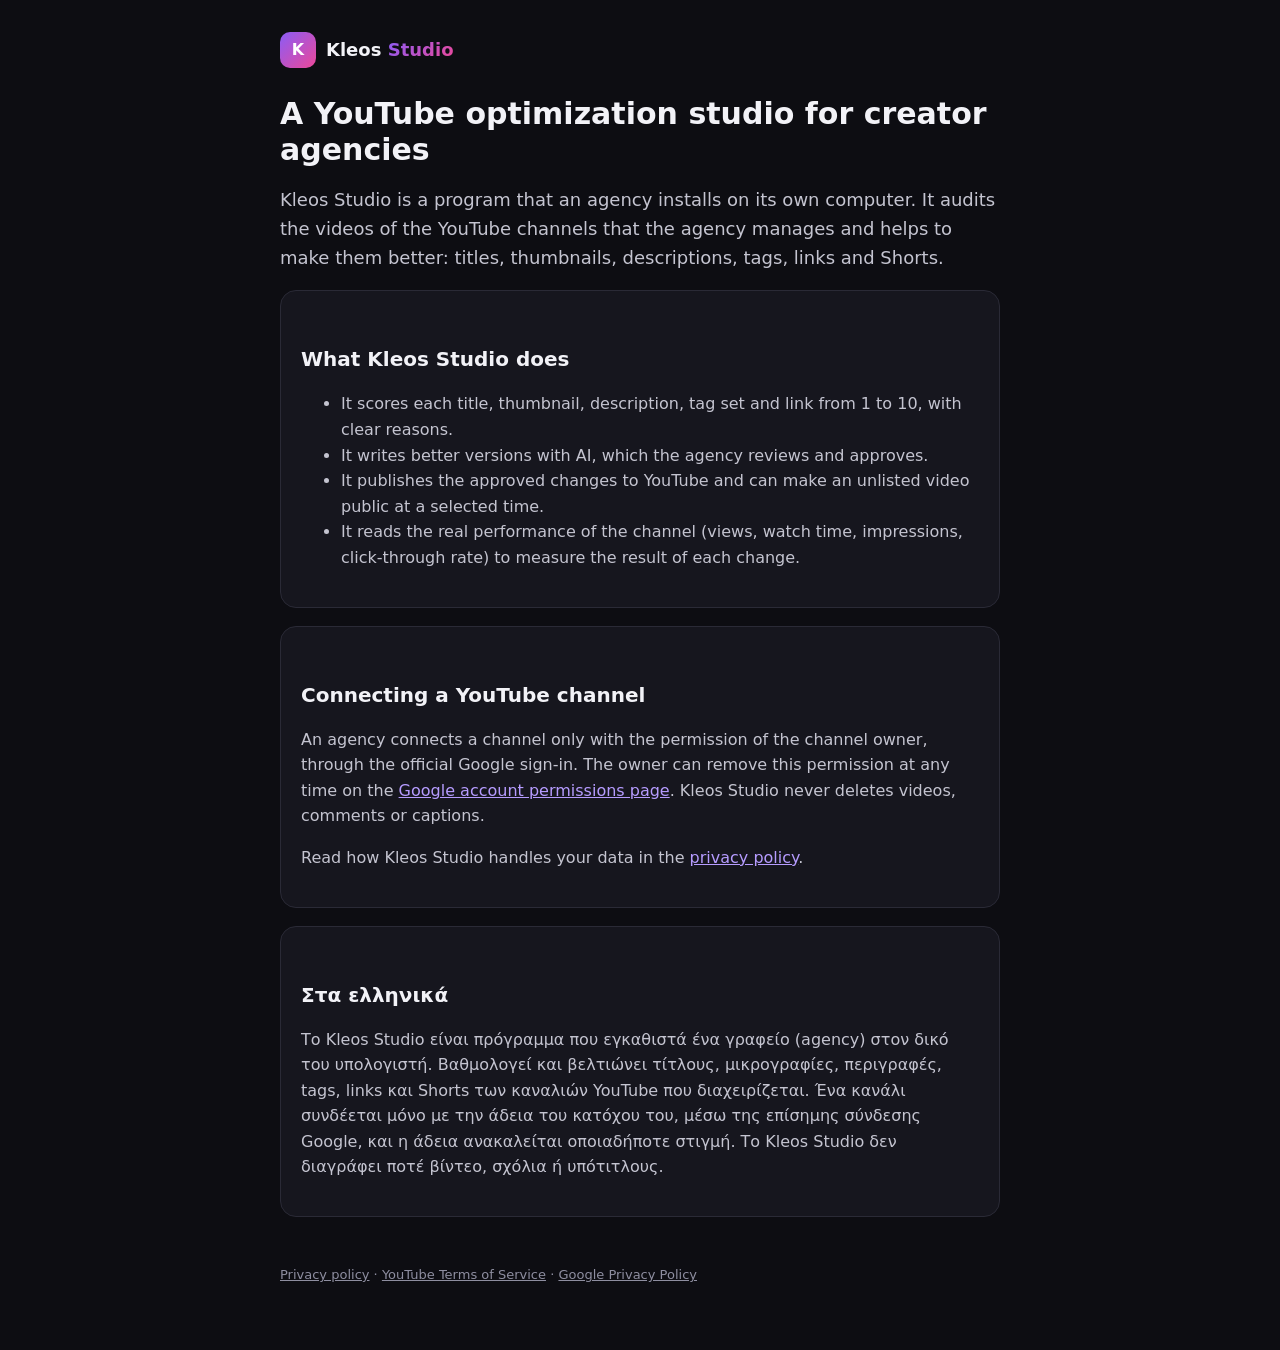
==== index.html @ bb0b466b "Kleos Studio site: home page, privacy policy, invite connect page Co-Authored-By: Claude Opus 5.5 (1" ====
<!doctype html>
<html lang="en">
<head>
  <meta charset="utf-8">
  <meta name="viewport" content="width=device-width, initial-scale=1">
  <meta name="referrer" content="no-referrer">
  <title>Kleos Studio - YouTube optimization studio for creator agencies</title>
  <meta name="description" content="Kleos Studio is a desktop studio that agencies use to audit and improve the titles, thumbnails, descriptions, tags and links of the YouTube channels they manage.">
  <link rel="stylesheet" href="style.css">
</head>
<body>
<main>
  <header class="top">
    <div class="logo">K</div>
    <div class="brand">Kleos <span>Studio</span></div>
  </header>

  <h1>A YouTube optimization studio for creator agencies</h1>
  <p class="lead">
    Kleos Studio is a program that an agency installs on its own computer. It audits the videos of the
    YouTube channels that the agency manages and helps to make them better: titles, thumbnails,
    descriptions, tags, links and Shorts.
  </p>

  <div class="card">
    <h2>What Kleos Studio does</h2>
    <ul>
      <li>It scores each title, thumbnail, description, tag set and link from 1 to 10, with clear reasons.</li>
      <li>It writes better versions with AI, which the agency reviews and approves.</li>
      <li>It publishes the approved changes to YouTube and can make an unlisted video public at a selected time.</li>
      <li>It reads the real performance of the channel (views, watch time, impressions, click-through rate) to measure the result of each change.</li>
    </ul>
  </div>

  <div class="card">
    <h2>Connecting a YouTube channel</h2>
    <p>
      An agency connects a channel only with the permission of the channel owner, through the official Google
      sign-in. The owner can remove this permission at any time on the
      <a href="https://myaccount.google.com/permissions" rel="noopener">Google account permissions page</a>.
      Kleos Studio never deletes videos, comments or captions.
    </p>
    <p>Read how Kleos Studio handles your data in the <a href="privacy.html">privacy policy</a>.</p>
  </div>

  <div class="card" lang="el">
    <h2>Στα ελληνικά</h2>
    <p>
      Το Kleos Studio είναι πρόγραμμα που εγκαθιστά ένα γραφείο (agency) στον δικό του υπολογιστή. Βαθμολογεί και
      βελτιώνει τίτλους, μικρογραφίες, περιγραφές, tags, links και Shorts των καναλιών YouTube που διαχειρίζεται.
      Ένα κανάλι συνδέεται μόνο με την άδεια του κατόχου του, μέσω της επίσημης σύνδεσης Google, και η άδεια
      ανακαλείται οποιαδήποτε στιγμή. Το Kleos Studio δεν διαγράφει ποτέ βίντεο, σχόλια ή υπότιτλους.
    </p>
  </div>

  <footer>
    <a href="privacy.html">Privacy policy</a> ·
    <a href="https://www.youtube.com/t/terms" rel="noopener">YouTube Terms of Service</a> ·
    <a href="https://policies.google.com/privacy" rel="noopener">Google Privacy Policy</a>
  </footer>
</main>
</body>
</html>
---- style.css ----
:root {
  --bg: #0d0d12;
  --surface: #16161e;
  --line: #2a2a36;
  --fg: #f2f2f7;
  --fg-2: #c4c4d0;
  --fg-3: #8e8ea0;
  --accent: #8b5cf6;
  --brand: linear-gradient(135deg, #8b5cf6, #ec4899);
  --good: #22c55e;
  --warn: #f59e0b;
  --bad: #ef4444;
}
* { box-sizing: border-box; }
html, body { margin: 0; background: var(--bg); color: var(--fg); }
body {
  font: 16px/1.6 system-ui, -apple-system, "Segoe UI", Roboto, "Helvetica Neue", Arial, sans-serif;
  -webkit-font-smoothing: antialiased;
}
a { color: #b69cff; }
main { max-width: 760px; margin: 0 auto; padding: 32px 20px 64px; }
header.top { display: flex; align-items: center; gap: 10px; margin-bottom: 28px; }
.logo {
  width: 36px; height: 36px; border-radius: 10px; background: var(--brand);
  display: grid; place-items: center; font-weight: 800; color: #fff;
}
.brand { font-weight: 700; font-size: 18px; }
.brand span { background: var(--brand); -webkit-background-clip: text; background-clip: text; color: transparent; }
h1 { font-size: 30px; line-height: 1.2; margin: 0 0 12px; }
h2 { font-size: 20px; margin: 32px 0 8px; }
h3 { font-size: 16px; margin: 20px 0 6px; }
p, li { color: var(--fg-2); }
.lead { font-size: 18px; color: var(--fg-2); }
.card { background: var(--surface); border: 1px solid var(--line); border-radius: 16px; padding: 20px; margin: 18px 0; }
.btn {
  display: inline-flex; align-items: center; justify-content: center; gap: 8px;
  border: 0; border-radius: 12px; padding: 12px 18px; font: inherit; font-weight: 600;
  cursor: pointer; text-decoration: none; color: #fff; background: var(--brand);
}
.btn.secondary { background: #262633; color: var(--fg); border: 1px solid var(--line); }
.btn:disabled { opacity: .5; cursor: default; }
.row { display: flex; flex-wrap: wrap; gap: 10px; align-items: center; }
.code {
  font: 14px/1.5 ui-monospace, SFMono-Regular, Menlo, Consolas, monospace; word-break: break-all;
  background: #0a0a0f; border: 1px solid var(--line); border-radius: 12px; padding: 14px; color: var(--fg);
  user-select: all;
}
.note { font-size: 14px; color: var(--fg-3); }
.ok { color: var(--good); }
.warn { color: var(--warn); }
.bad { color: var(--bad); }
ol.steps { padding-left: 22px; }
ol.steps li { margin: 6px 0; }
.lang { margin-left: auto; display: flex; gap: 4px; }
.lang button {
  background: transparent; color: var(--fg-3); border: 1px solid var(--line); border-radius: 8px;
  padding: 4px 10px; font: inherit; font-size: 13px; cursor: pointer;
}
.lang button[aria-pressed="true"] { color: var(--fg); border-color: var(--accent); }
footer { margin-top: 48px; font-size: 13px; color: var(--fg-3); }
footer a { color: var(--fg-3); }
[hidden] { display: none !important; }
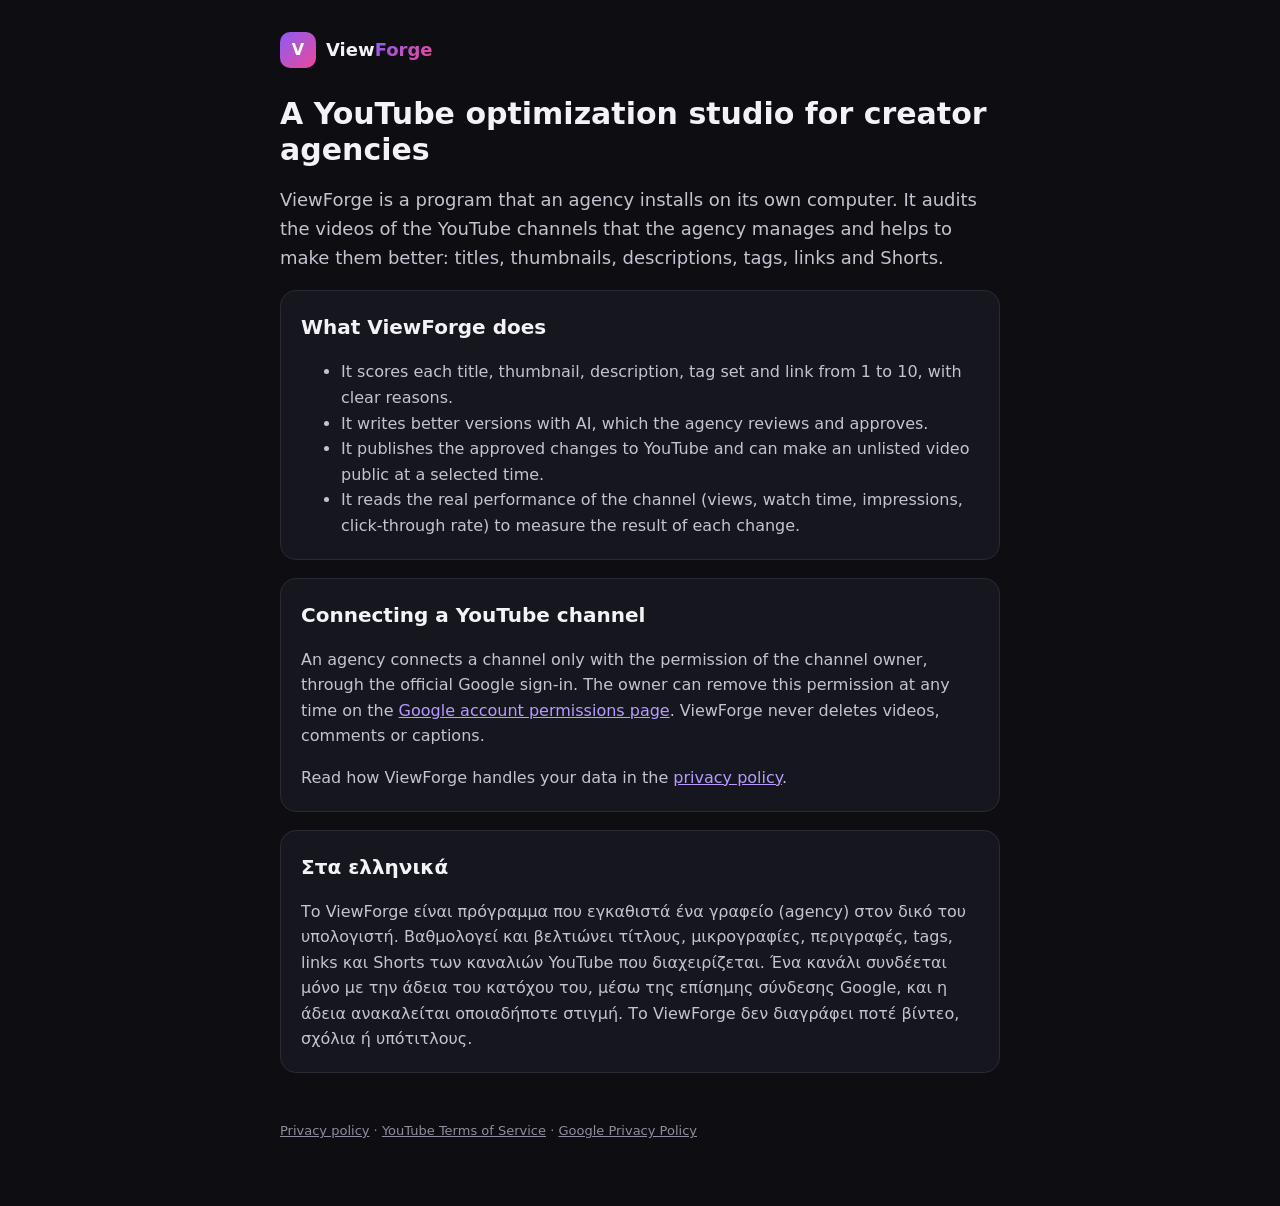
==== commit 0f5d978e: "New name: ViewForge. Privacy: private links" ====
--- a/index.html
+++ b/index.html
@@ -4,26 +4,26 @@
   <meta charset="utf-8">
   <meta name="viewport" content="width=device-width, initial-scale=1">
   <meta name="referrer" content="no-referrer">
-  <title>Kleos Studio - YouTube optimization studio for creator agencies</title>
-  <meta name="description" content="Kleos Studio is a desktop studio that agencies use to audit and improve the titles, thumbnails, descriptions, tags and links of the YouTube channels they manage.">
+  <title>ViewForge - YouTube optimization studio for creator agencies</title>
+  <meta name="description" content="ViewForge is a desktop studio that agencies use to audit and improve the titles, thumbnails, descriptions, tags and links of the YouTube channels they manage.">
   <link rel="stylesheet" href="style.css">
 </head>
 <body>
 <main>
   <header class="top">
-    <div class="logo">K</div>
-    <div class="brand">Kleos <span>Studio</span></div>
+    <div class="logo">V</div>
+    <div class="brand">View<span>Forge</span></div>
   </header>
 
   <h1>A YouTube optimization studio for creator agencies</h1>
   <p class="lead">
-    Kleos Studio is a program that an agency installs on its own computer. It audits the videos of the
+    ViewForge is a program that an agency installs on its own computer. It audits the videos of the
     YouTube channels that the agency manages and helps to make them better: titles, thumbnails,
     descriptions, tags, links and Shorts.
   </p>
 
   <div class="card">
-    <h2>What Kleos Studio does</h2>
+    <h2>What ViewForge does</h2>
     <ul>
       <li>It scores each title, thumbnail, description, tag set and link from 1 to 10, with clear reasons.</li>
       <li>It writes better versions with AI, which the agency reviews and approves.</li>
@@ -38,18 +38,18 @@
       An agency connects a channel only with the permission of the channel owner, through the official Google
       sign-in. The owner can remove this permission at any time on the
       <a href="https://myaccount.google.com/permissions" rel="noopener">Google account permissions page</a>.
-      Kleos Studio never deletes videos, comments or captions.
+      ViewForge never deletes videos, comments or captions.
     </p>
-    <p>Read how Kleos Studio handles your data in the <a href="privacy.html">privacy policy</a>.</p>
+    <p>Read how ViewForge handles your data in the <a href="privacy.html">privacy policy</a>.</p>
   </div>
 
   <div class="card" lang="el">
     <h2>Στα ελληνικά</h2>
     <p>
-      Το Kleos Studio είναι πρόγραμμα που εγκαθιστά ένα γραφείο (agency) στον δικό του υπολογιστή. Βαθμολογεί και
+      Το ViewForge είναι πρόγραμμα που εγκαθιστά ένα γραφείο (agency) στον δικό του υπολογιστή. Βαθμολογεί και
       βελτιώνει τίτλους, μικρογραφίες, περιγραφές, tags, links και Shorts των καναλιών YouTube που διαχειρίζεται.
       Ένα κανάλι συνδέεται μόνο με την άδεια του κατόχου του, μέσω της επίσημης σύνδεσης Google, και η άδεια
-      ανακαλείται οποιαδήποτε στιγμή. Το Kleos Studio δεν διαγράφει ποτέ βίντεο, σχόλια ή υπότιτλους.
+      ανακαλείται οποιαδήποτε στιγμή. Το ViewForge δεν διαγράφει ποτέ βίντεο, σχόλια ή υπότιτλους.
     </p>
   </div>
 
--- a/style.css
+++ b/style.css
@@ -32,6 +32,8 @@
 p, li { color: var(--fg-2); }
 .lead { font-size: 18px; color: var(--fg-2); }
 .card { background: var(--surface); border: 1px solid var(--line); border-radius: 16px; padding: 20px; margin: 18px 0; }
+.card > :first-child { margin-top: 0; }
+.card > :last-child { margin-bottom: 0; }
 .btn {
   display: inline-flex; align-items: center; justify-content: center; gap: 8px;
   border: 0; border-radius: 12px; padding: 12px 18px; font: inherit; font-weight: 600;
